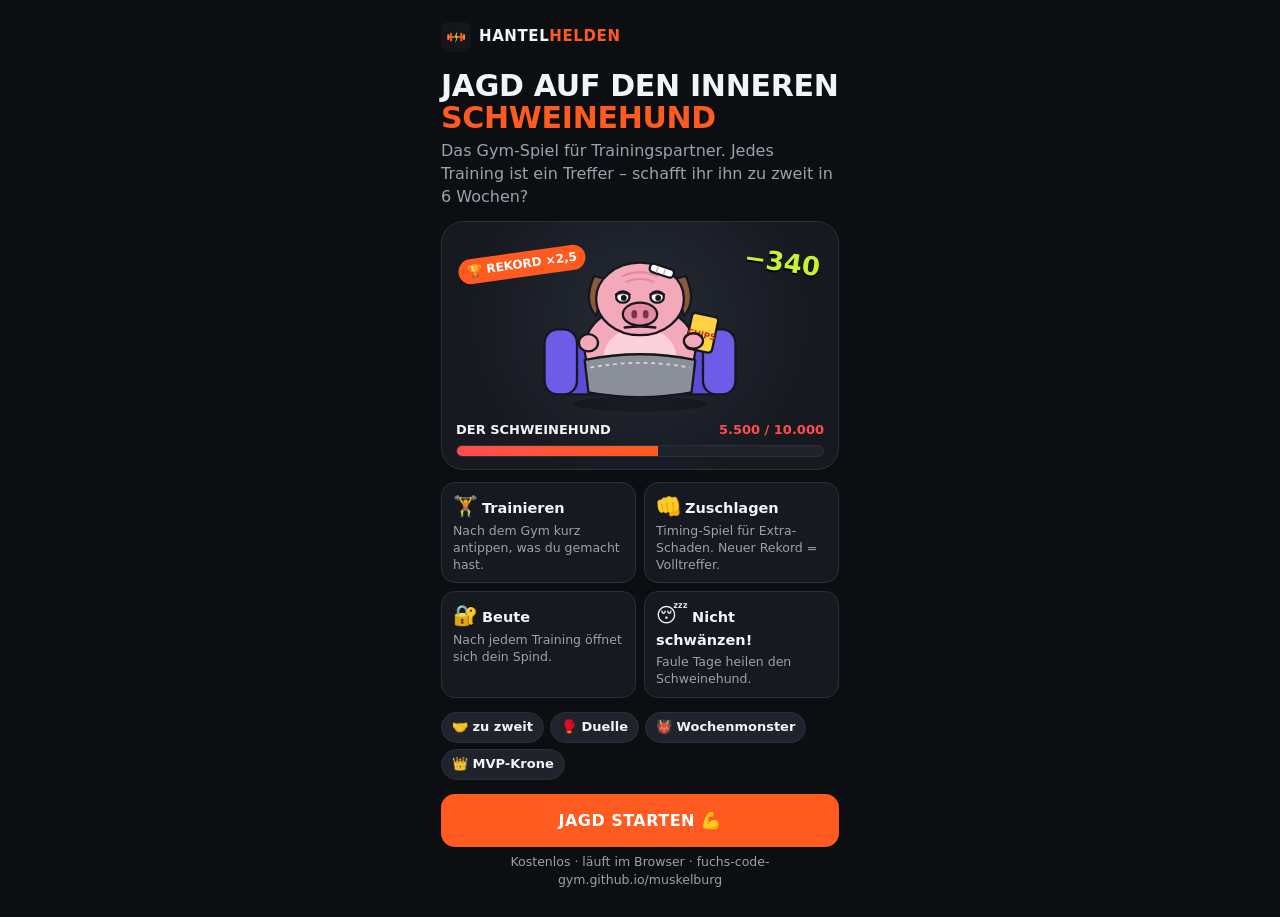
==== vorschau.html @ 11dc82ae "Vorschau-Seite zum Verschicken Co-Authored-By: Claude Opus 5.5 <noreply@anthropic.com>" ====
<!doctype html>
<html lang="de">
<head>
  <meta charset="utf-8">
  <meta name="viewport" content="width=device-width, initial-scale=1, viewport-fit=cover">
  <title>Hantelhelden – Jagd auf den Schweinehund</title>
  <meta name="description" content="Das Gym-Spiel für Trainingspartner: Jedes Training ist ein Treffer gegen den inneren Schweinehund.">
  <meta property="og:title" content="Hantelhelden – Jagd auf den Schweinehund">
  <meta property="og:description" content="Jedes Training ist ein Treffer. Schafft ihr ihn zu zweit in 6 Wochen?">
  <meta property="og:image" content="https://fuchs-code-gym.github.io/muskelburg/icon-512.png">
  <meta name="theme-color" content="#14161b">
  <link rel="icon" href="icon.svg" type="image/svg+xml">
  <style>
    :root { --bg: #0c0e12; --card: #161920; --card2: #1f232b; --line: #2a2f39; --text: #f2f4f7; --muted: #9aa2ae;
            --accent: #ff5a1f; --volt: #c8f230; --bad: #ff4d4f; }
    * { box-sizing: border-box; }
    body { margin: 0; background: var(--bg); color: var(--text); font: 15px/1.45 system-ui, -apple-system, "Segoe UI", Roboto, sans-serif; }
    .poster { max-width: 430px; margin: 0 auto; padding: 22px 16px 28px; }
    .brand { display: flex; align-items: center; gap: 8px; font-weight: 900; font-size: 15px; letter-spacing: .04em; text-transform: uppercase; }
    .brand img { width: 30px; height: 30px; border-radius: 8px; }
    .brand span { color: var(--accent); }
    h1 { font-size: 30px; line-height: 1.05; margin: 18px 0 6px; text-transform: uppercase; font-weight: 900; letter-spacing: -.01em; }
    h1 em { font-style: normal; color: var(--accent); }
    .lead { color: var(--muted); margin: 0 0 6px; font-size: 16px; }
    .stage { background: radial-gradient(circle at 50% 40%, #262b36, var(--card) 70%); border: 1px solid var(--line);
             border-radius: 22px; padding: 12px 14px 12px; margin: 12px 0; position: relative; overflow: hidden; }
    .stage svg { width: 100%; max-width: 210px; display: block; margin: 0 auto; }
    .o { stroke: #15171c; stroke-width: 2.4; stroke-linejoin: round; }
    .hit { position: absolute; right: 18px; top: 22px; font-weight: 900; font-size: 26px; color: var(--volt);
           transform: rotate(8deg); text-shadow: 0 2px 0 #000; }
    .crit { position: absolute; left: 16px; top: 30px; background: var(--accent); color: #fff; font-weight: 900; font-size: 12px;
            padding: 4px 9px; border-radius: 999px; transform: rotate(-8deg); }
    .hp-row { display: flex; justify-content: space-between; font-weight: 900; font-size: 13px; margin-top: 6px; text-transform: uppercase; }
    .hp-row b { color: var(--bad); }
    .hp { height: 12px; border-radius: 6px; background: var(--card2); border: 1px solid var(--line); overflow: hidden; margin-top: 5px; }
    .hp i { display: block; height: 100%; width: 55%; background: linear-gradient(90deg, var(--bad), var(--accent)); }
    .steps { list-style: none; padding: 0; margin: 0; display: grid; grid-template-columns: 1fr 1fr; gap: 8px; }
    .steps li { background: var(--card); border: 1px solid var(--line); border-radius: 14px; padding: 9px 11px; }
    .steps .ic { font-size: 20px; margin-right: 4px; }
    .steps b { font-size: 14.5px; }
    .steps small { display: block; color: var(--muted); font-size: 12.5px; line-height: 1.35; margin-top: 2px; }
    .tags { display: flex; flex-wrap: wrap; gap: 6px; margin: 14px 0 0; }
    .tags span { background: var(--card2); border: 1px solid var(--line); border-radius: 999px; padding: 5px 10px; font-size: 13px; font-weight: 700; }
    .cta { display: block; text-align: center; margin: 14px 0 6px; background: var(--accent); color: #fff; text-decoration: none;
           font-weight: 900; text-transform: uppercase; letter-spacing: .03em; padding: 15px; border-radius: 14px; font-size: 16px; }
    .foot { text-align: center; color: var(--muted); font-size: 12.5px; margin: 0; }
  </style>
</head>
<body>
  <main class="poster">
    <div class="brand"><img src="icon-192.png" alt=""><div>Hantel<span>helden</span></div></div>

    <h1>Jagd auf den inneren <em>Schweinehund</em></h1>
    <p class="lead">Das Gym-Spiel für Trainingspartner. Jedes Training ist ein Treffer – schafft ihr ihn zu zweit in 6 Wochen?</p>

    <div class="stage">
      <div class="crit">🏆 REKORD ×2,5</div>
      <div class="hit">−340</div>
      <svg viewBox="0 0 220 190" role="img" aria-label="Der Schweinehund auf dem Sofa">
        <ellipse cx="110" cy="178" rx="70" ry="8" fill="rgba(0,0,0,.25)"/>
        <rect class="o" x="22" y="112" width="176" height="56" rx="18" fill="#5b4bd6"/>
        <rect class="o" x="10" y="100" width="34" height="68" rx="14" fill="#6c5ce7"/><rect class="o" x="176" y="100" width="34" height="68" rx="14" fill="#6c5ce7"/>
        <ellipse class="o" cx="110" cy="120" rx="58" ry="46" fill="#f4a9bb"/>
        <ellipse cx="110" cy="128" rx="38" ry="30" fill="#fbd0da"/>
        <path class="o" d="M52 132 Q110 120 168 132 L164 166 Q110 176 56 166 Z" fill="#8a8f99"/>
        <path d="M58 140 Q110 130 162 140" fill="none" stroke="#fff" stroke-width="2" stroke-dasharray="4 4" opacity=".6"/>
        <g transform="rotate(12 172 108)"><rect class="o" x="160" y="84" width="28" height="38" rx="4" fill="#ffd23f"/>
          <text x="174" y="108" font-size="9" font-weight="900" text-anchor="middle" fill="#c0262c">CHIPS</text></g>
        <ellipse class="o" cx="166" cy="112" rx="10" ry="8" fill="#f4a9bb"/>
        <ellipse class="o" cx="56" cy="114" rx="10" ry="9" fill="#f4a9bb"/>
        <path class="o" d="M62 44 Q50 70 64 86 Q70 60 78 48 Z" fill="#8a5a3b"/>
        <path class="o" d="M158 44 Q170 70 156 86 Q150 60 142 48 Z" fill="#8a5a3b"/>
        <ellipse class="o" cx="110" cy="68" rx="46" ry="38" fill="#f4a9bb"/>
        <path d="M92 44 q18 -8 36 0 M96 50 q14 -6 28 0" fill="none" stroke="#e48aa2" stroke-width="2.4" stroke-linecap="round"/>
        <ellipse class="o" cx="92" cy="66" rx="7" ry="6" fill="#fff"/><circle cx="93" cy="67" r="3" fill="#15171c"/>
        <path class="o" d="M84 64 Q92 58 100 64" fill="#f4a9bb"/>
        <ellipse class="o" cx="128" cy="66" rx="7" ry="6" fill="#fff"/><circle cx="129" cy="67" r="3" fill="#15171c"/>
        <path class="o" d="M120 64 Q128 58 136 64" fill="#f4a9bb"/>
        <ellipse class="o" cx="110" cy="84" rx="18" ry="12" fill="#e48aa2"/>
        <ellipse cx="104" cy="84" rx="3" ry="4.5" fill="#7a3346"/><ellipse cx="116" cy="84" rx="3" ry="4.5" fill="#7a3346"/>
        <path d="M94 98 Q110 96 126 98" fill="none" stroke="#15171c" stroke-width="2.6" stroke-linecap="round"/>
        <g transform="rotate(18 133 38)"><rect class="o" x="120" y="34" width="26" height="9" rx="4" fill="#fff"/>
          <path d="M128 36 v6 M136 36 v6" stroke="#c9b8a0" stroke-width="1.5"/></g>
      </svg>
      <div class="hp-row"><span>Der Schweinehund</span><b>5.500 / 10.000</b></div>
      <div class="hp"><i></i></div>
    </div>

    <ul class="steps">
      <li><span class="ic">🏋️</span><b>Trainieren</b><small>Nach dem Gym kurz antippen, was du gemacht hast.</small></li>
      <li><span class="ic">👊</span><b>Zuschlagen</b><small>Timing-Spiel für Extra-Schaden. Neuer Rekord = Volltreffer.</small></li>
      <li><span class="ic">🔐</span><b>Beute</b><small>Nach jedem Training öffnet sich dein Spind.</small></li>
      <li><span class="ic">😴</span><b>Nicht schwänzen!</b><small>Faule Tage heilen den Schweinehund.</small></li>
    </ul>

    <div class="tags">
      <span>🤝 zu zweit</span><span>🥊 Duelle</span><span>👹 Wochenmonster</span><span>👑 MVP-Krone</span>
    </div>

    <a class="cta" href="./">Jagd starten 💪</a>
    <p class="foot">Kostenlos · läuft im Browser · fuchs-code-gym.github.io/muskelburg</p>
  </main>
</body>
</html>
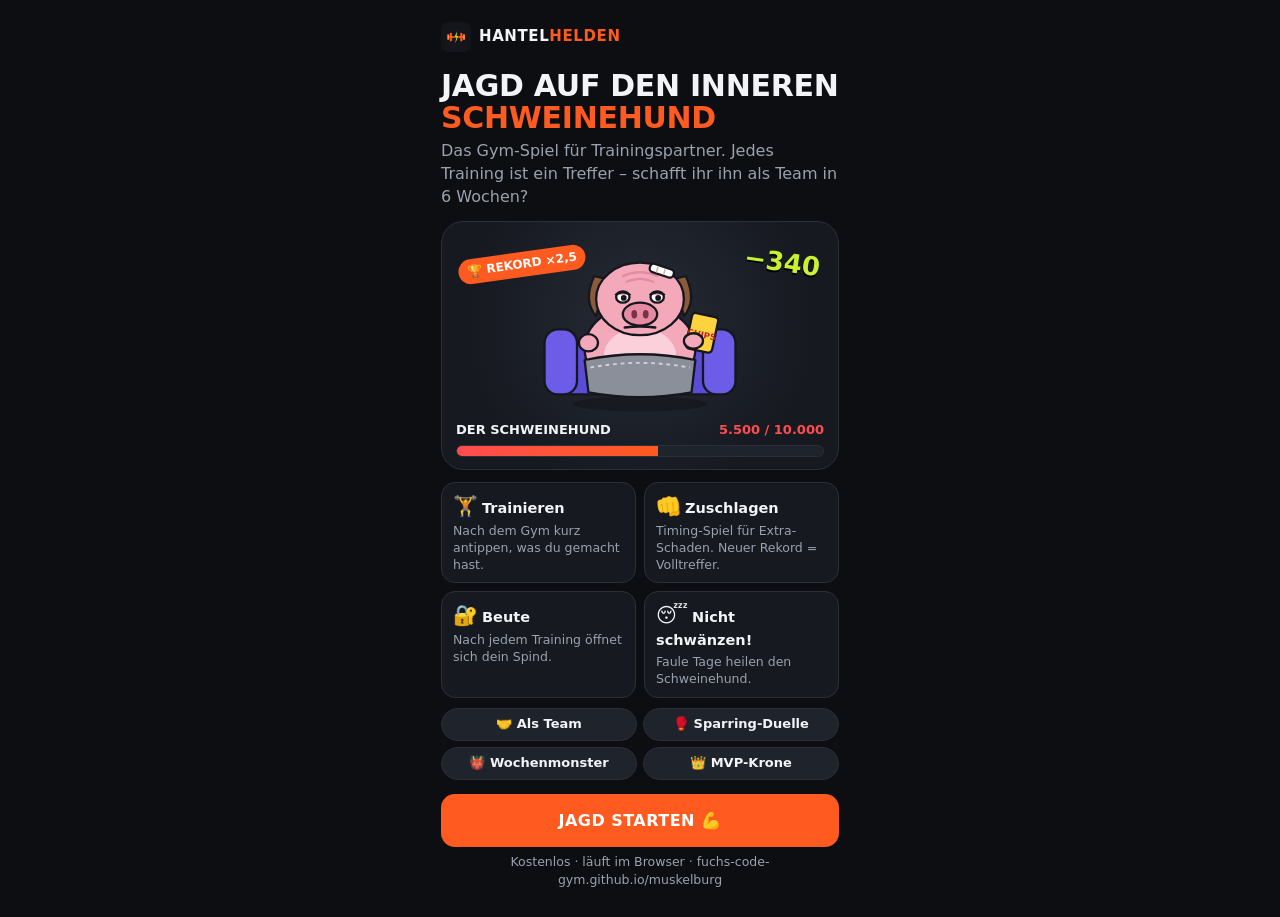
==== commit 738bbfec: "Vorschau: Merkmale als 2x2-Raster, 'Als Team' Co-Authored-By: Claude Opus 5.5 <noreply@anthropic.com" ====
--- a/vorschau.html
+++ b/vorschau.html
@@ -39,8 +39,8 @@
     .steps .ic { font-size: 20px; margin-right: 4px; }
     .steps b { font-size: 14.5px; }
     .steps small { display: block; color: var(--muted); font-size: 12.5px; line-height: 1.35; margin-top: 2px; }
-    .tags { display: flex; flex-wrap: wrap; gap: 6px; margin: 14px 0 0; }
-    .tags span { background: var(--card2); border: 1px solid var(--line); border-radius: 999px; padding: 5px 10px; font-size: 13px; font-weight: 700; }
+    .tags { display: grid; grid-template-columns: 1fr 1fr; gap: 6px; margin: 10px 0 0; }
+    .tags span { background: var(--card2); border: 1px solid var(--line); border-radius: 999px; padding: 6px 10px; font-size: 13px; font-weight: 700; text-align: center; white-space: nowrap; }
     .cta { display: block; text-align: center; margin: 14px 0 6px; background: var(--accent); color: #fff; text-decoration: none;
            font-weight: 900; text-transform: uppercase; letter-spacing: .03em; padding: 15px; border-radius: 14px; font-size: 16px; }
     .foot { text-align: center; color: var(--muted); font-size: 12.5px; margin: 0; }
@@ -51,7 +51,7 @@
     <div class="brand"><img src="icon-192.png" alt=""><div>Hantel<span>helden</span></div></div>
 
     <h1>Jagd auf den inneren <em>Schweinehund</em></h1>
-    <p class="lead">Das Gym-Spiel für Trainingspartner. Jedes Training ist ein Treffer – schafft ihr ihn zu zweit in 6 Wochen?</p>
+    <p class="lead">Das Gym-Spiel für Trainingspartner. Jedes Training ist ein Treffer – schafft ihr ihn als Team in 6 Wochen?</p>
 
     <div class="stage">
       <div class="crit">🏆 REKORD ×2,5</div>
@@ -94,7 +94,7 @@
     </ul>
 
     <div class="tags">
-      <span>🤝 zu zweit</span><span>🥊 Duelle</span><span>👹 Wochenmonster</span><span>👑 MVP-Krone</span>
+      <span>🤝 Als Team</span><span>🥊 Sparring-Duelle</span><span>👹 Wochenmonster</span><span>👑 MVP-Krone</span>
     </div>
 
     <a class="cta" href="./">Jagd starten 💪</a>
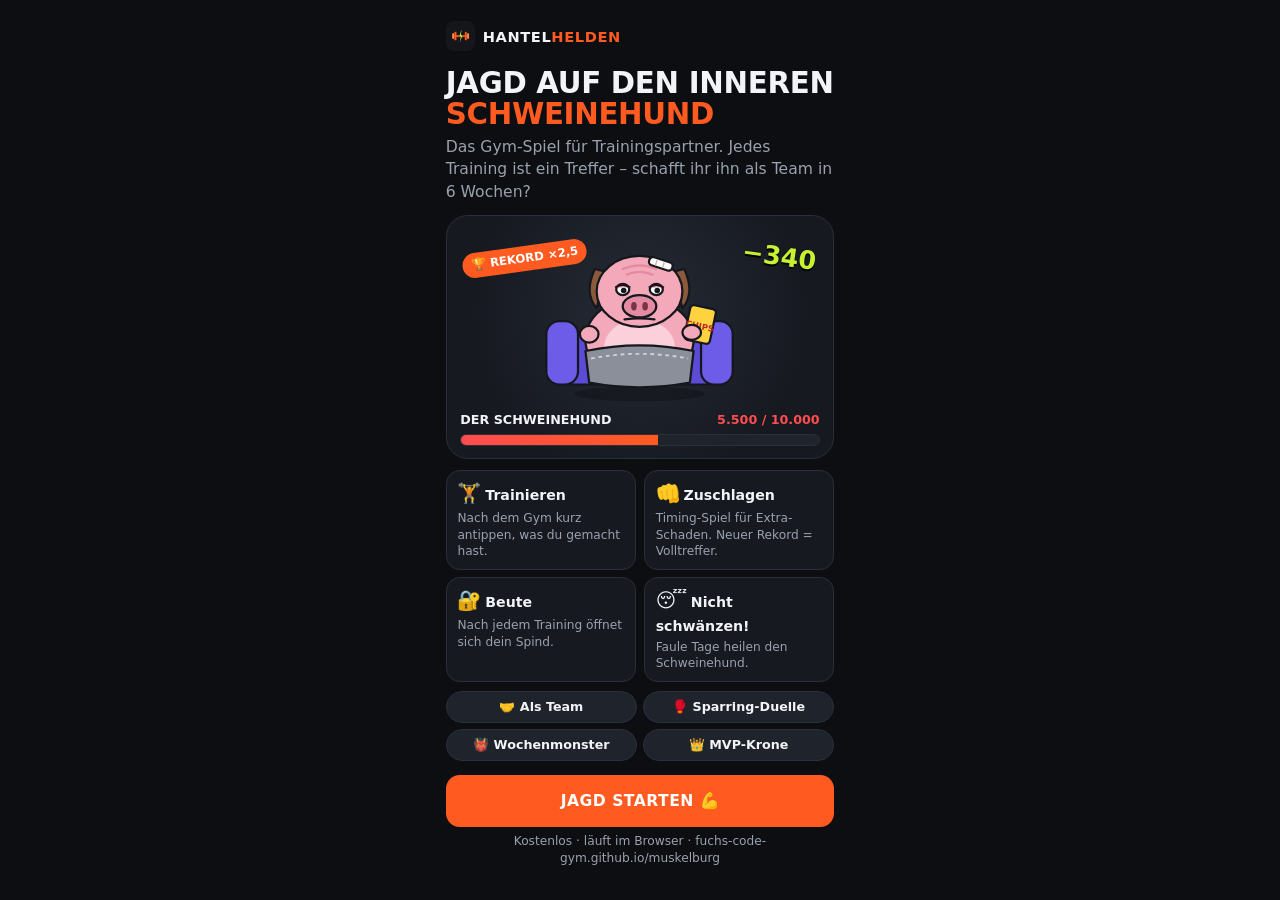
==== commit 65fa59b7: "Vorschau passt sich der Bildschirmhöhe an Co-Authored-By: Claude Opus 5.5 <noreply@anthropic.com>" ====
--- a/vorschau.html
+++ b/vorschau.html
@@ -24,7 +24,7 @@
     .lead { color: var(--muted); margin: 0 0 6px; font-size: 16px; }
     .stage { background: radial-gradient(circle at 50% 40%, #262b36, var(--card) 70%); border: 1px solid var(--line);
              border-radius: 22px; padding: 12px 14px 12px; margin: 12px 0; position: relative; overflow: hidden; }
-    .stage svg { width: 100%; max-width: 210px; display: block; margin: 0 auto; }
+    .stage svg { width: 100%; max-width: 210px; max-height: 22vh; display: block; margin: 0 auto; }
     .o { stroke: #15171c; stroke-width: 2.4; stroke-linejoin: round; }
     .hit { position: absolute; right: 18px; top: 22px; font-weight: 900; font-size: 26px; color: var(--volt);
            transform: rotate(8deg); text-shadow: 0 2px 0 #000; }
@@ -100,5 +100,17 @@
     <a class="cta" href="./">Jagd starten 💪</a>
     <p class="foot">Kostenlos · läuft im Browser · fuchs-code-gym.github.io/muskelburg</p>
   </main>
+  <script>
+    // Alles auf einen Bildschirm: bei kleinen Handys die ganze Seite etwas verkleinern
+    function fit() {
+      const p = document.querySelector('.poster');
+      p.style.zoom = 1;
+      const s = Math.min(1, window.innerHeight / p.offsetHeight);
+      if (s < 1) p.style.zoom = Math.max(0.7, s - 0.005);
+    }
+    window.addEventListener('resize', fit);
+    window.addEventListener('load', fit);
+    fit();
+  </script>
 </body>
 </html>
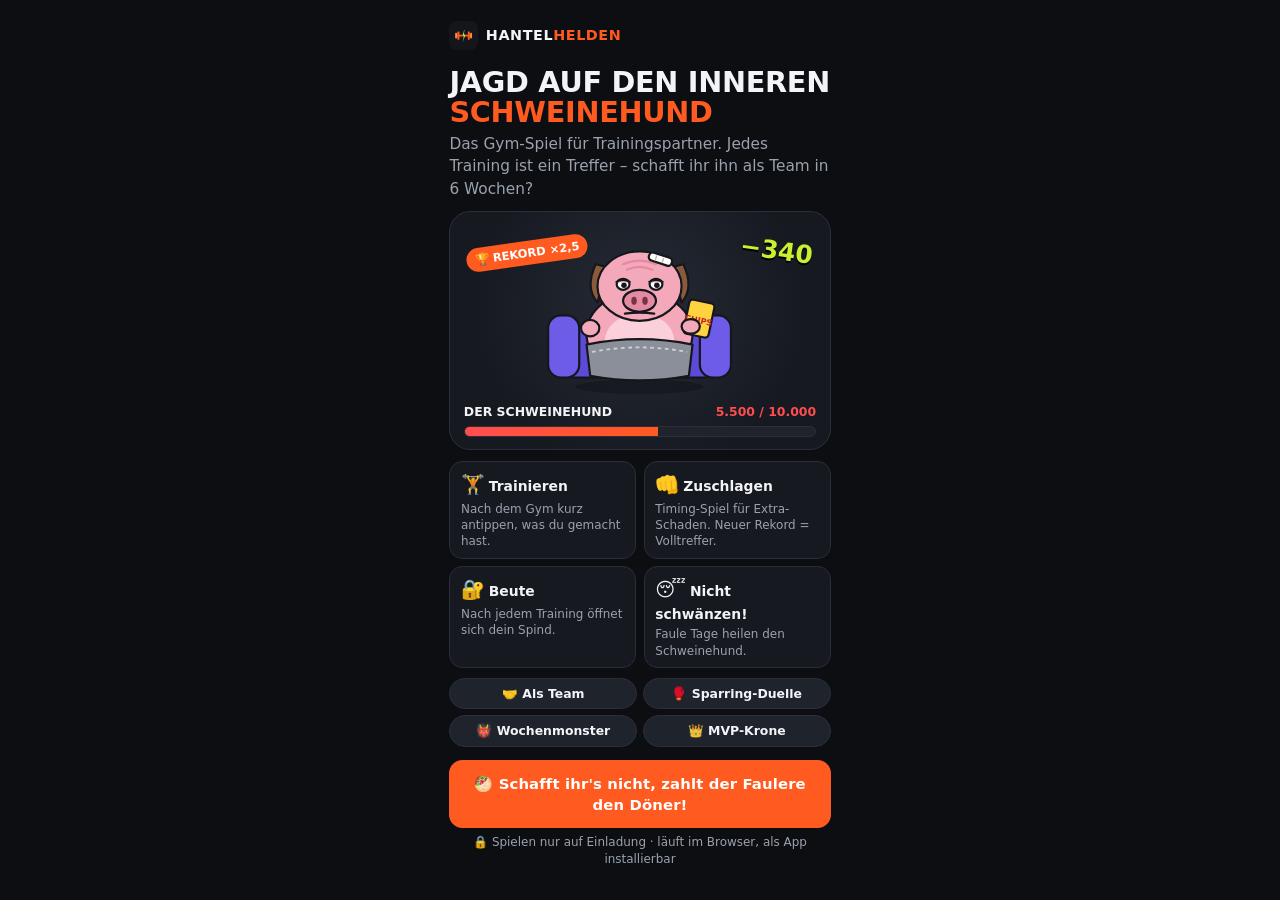
==== commit f89e40d2: "Startcode für neue Spiele, Einsatz bei Niederlage Neue Spiele nur noch mit Startcode, Einladungslink" ====
--- a/vorschau.html
+++ b/vorschau.html
@@ -42,7 +42,7 @@
     .tags { display: grid; grid-template-columns: 1fr 1fr; gap: 6px; margin: 10px 0 0; }
     .tags span { background: var(--card2); border: 1px solid var(--line); border-radius: 999px; padding: 6px 10px; font-size: 13px; font-weight: 700; text-align: center; white-space: nowrap; }
     .cta { display: block; text-align: center; margin: 14px 0 6px; background: var(--accent); color: #fff; text-decoration: none;
-           font-weight: 900; text-transform: uppercase; letter-spacing: .03em; padding: 15px; border-radius: 14px; font-size: 16px; }
+           font-weight: 900; letter-spacing: .01em; padding: 13px 12px; border-radius: 14px; font-size: 15.5px; }
     .foot { text-align: center; color: var(--muted); font-size: 12.5px; margin: 0; }
   </style>
 </head>
@@ -97,8 +97,8 @@
       <span>🤝 Als Team</span><span>🥊 Sparring-Duelle</span><span>👹 Wochenmonster</span><span>👑 MVP-Krone</span>
     </div>
 
-    <a class="cta" href="./">Jagd starten 💪</a>
-    <p class="foot">Kostenlos · läuft im Browser · fuchs-code-gym.github.io/muskelburg</p>
+    <div class="cta">🥙 Schafft ihr's nicht, zahlt der Faulere den Döner!</div>
+    <p class="foot">🔒 Spielen nur auf Einladung · läuft im Browser, als App installierbar</p>
   </main>
   <script>
     // Alles auf einen Bildschirm: bei kleinen Handys die ganze Seite etwas verkleinern
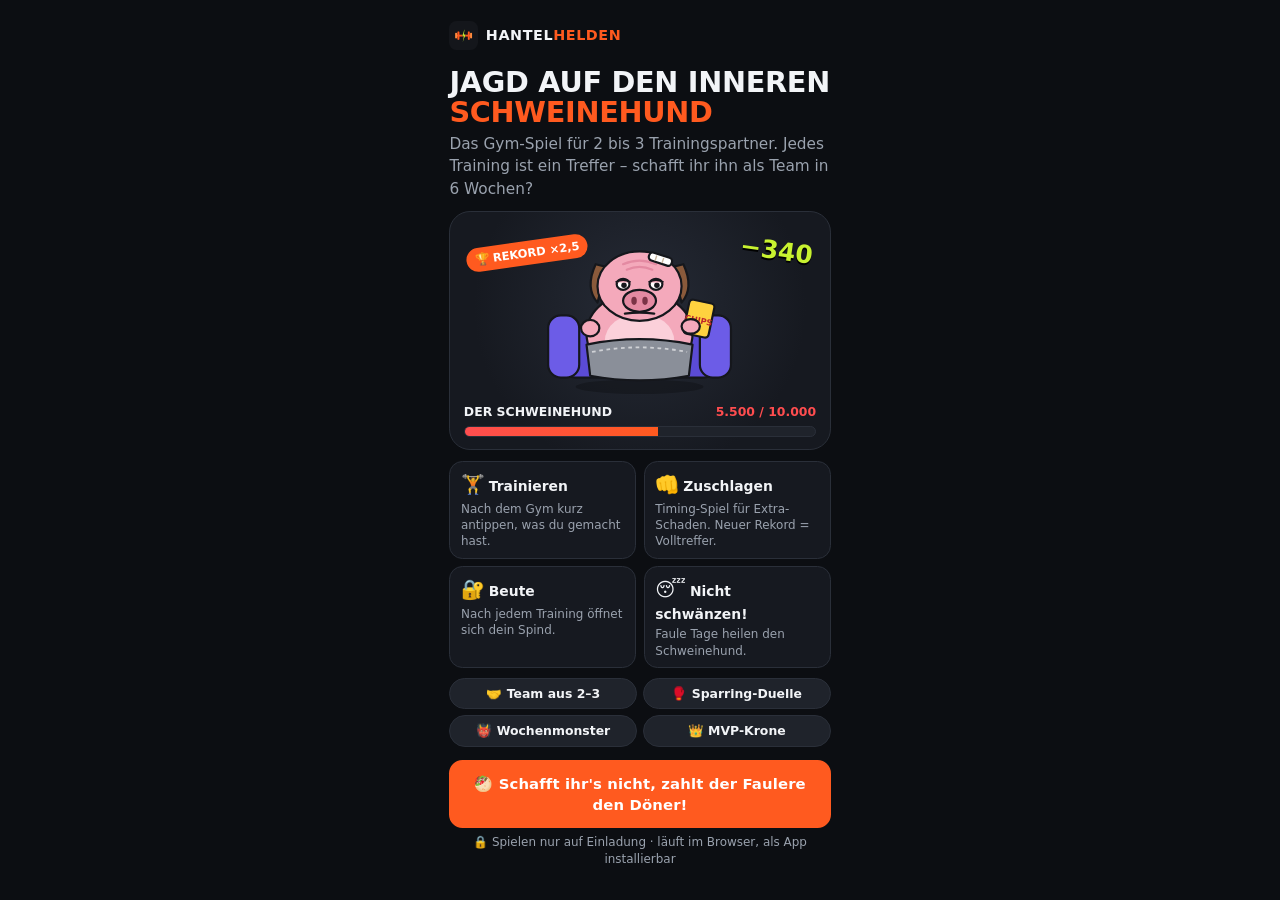
==== commit 5656865b: "Bis zu drei Spieler - dritter Platz im Spiel, Beitritt über denselben Einladungslink - Schweinehund," ====
--- a/vorschau.html
+++ b/vorschau.html
@@ -4,7 +4,7 @@
   <meta charset="utf-8">
   <meta name="viewport" content="width=device-width, initial-scale=1, viewport-fit=cover">
   <title>Hantelhelden – Jagd auf den Schweinehund</title>
-  <meta name="description" content="Das Gym-Spiel für Trainingspartner: Jedes Training ist ein Treffer gegen den inneren Schweinehund.">
+  <meta name="description" content="Das Gym-Spiel für 2 bis 3 Trainingspartner: Jedes Training ist ein Treffer gegen den inneren Schweinehund.">
   <meta property="og:title" content="Hantelhelden – Jagd auf den Schweinehund">
   <meta property="og:description" content="Jedes Training ist ein Treffer. Schafft ihr ihn zu zweit in 6 Wochen?">
   <meta property="og:image" content="https://fuchs-code-gym.github.io/muskelburg/icon-512.png">
@@ -51,7 +51,7 @@
     <div class="brand"><img src="icon-192.png" alt=""><div>Hantel<span>helden</span></div></div>
 
     <h1>Jagd auf den inneren <em>Schweinehund</em></h1>
-    <p class="lead">Das Gym-Spiel für Trainingspartner. Jedes Training ist ein Treffer – schafft ihr ihn als Team in 6 Wochen?</p>
+    <p class="lead">Das Gym-Spiel für 2 bis 3 Trainingspartner. Jedes Training ist ein Treffer – schafft ihr ihn als Team in 6 Wochen?</p>
 
     <div class="stage">
       <div class="crit">🏆 REKORD ×2,5</div>
@@ -94,7 +94,7 @@
     </ul>
 
     <div class="tags">
-      <span>🤝 Als Team</span><span>🥊 Sparring-Duelle</span><span>👹 Wochenmonster</span><span>👑 MVP-Krone</span>
+      <span>🤝 Team aus 2–3</span><span>🥊 Sparring-Duelle</span><span>👹 Wochenmonster</span><span>👑 MVP-Krone</span>
     </div>
 
     <div class="cta">🥙 Schafft ihr's nicht, zahlt der Faulere den Döner!</div>
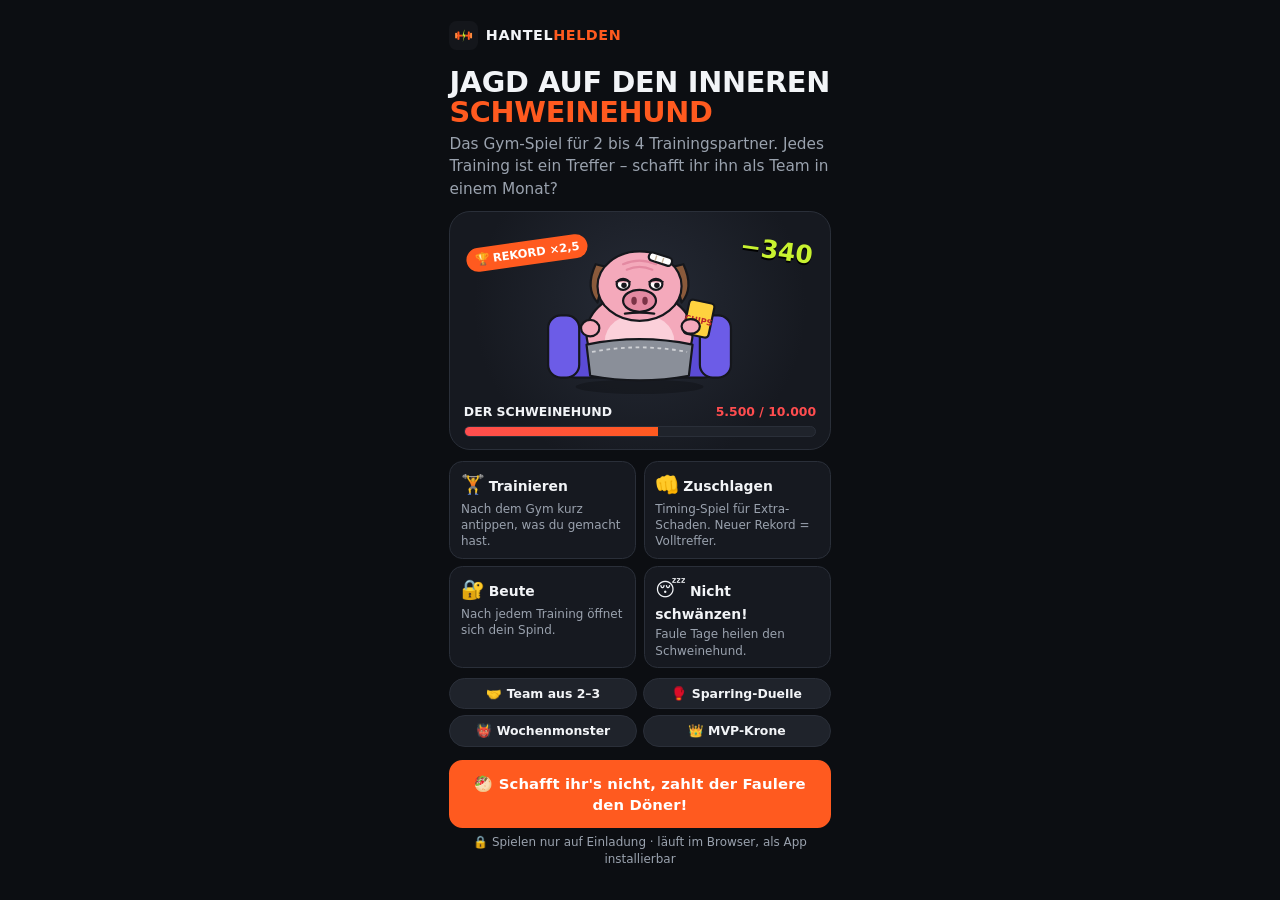
==== commit 8c2be5cb: "Monats-Saison, Kurs & Sport, 4. Spieler, Statistik per Namensklick, eigene Daten zurücksetzen, Ernäh" ====
--- a/vorschau.html
+++ b/vorschau.html
@@ -4,9 +4,9 @@
   <meta charset="utf-8">
   <meta name="viewport" content="width=device-width, initial-scale=1, viewport-fit=cover">
   <title>Hantelhelden – Jagd auf den Schweinehund</title>
-  <meta name="description" content="Das Gym-Spiel für 2 bis 3 Trainingspartner: Jedes Training ist ein Treffer gegen den inneren Schweinehund.">
+  <meta name="description" content="Das Gym-Spiel für 2 bis 4 Trainingspartner: Jedes Training ist ein Treffer gegen den inneren Schweinehund.">
   <meta property="og:title" content="Hantelhelden – Jagd auf den Schweinehund">
-  <meta property="og:description" content="Jedes Training ist ein Treffer. Schafft ihr ihn zu zweit in 6 Wochen?">
+  <meta property="og:description" content="Jedes Training ist ein Treffer. Schafft ihr ihn als Team in einem Monat?">
   <meta property="og:image" content="https://fuchs-code-gym.github.io/muskelburg/icon-512.png">
   <meta name="theme-color" content="#14161b">
   <link rel="icon" href="icon.svg" type="image/svg+xml">
@@ -51,7 +51,7 @@
     <div class="brand"><img src="icon-192.png" alt=""><div>Hantel<span>helden</span></div></div>
 
     <h1>Jagd auf den inneren <em>Schweinehund</em></h1>
-    <p class="lead">Das Gym-Spiel für 2 bis 3 Trainingspartner. Jedes Training ist ein Treffer – schafft ihr ihn als Team in 6 Wochen?</p>
+    <p class="lead">Das Gym-Spiel für 2 bis 4 Trainingspartner. Jedes Training ist ein Treffer – schafft ihr ihn als Team in einem Monat?</p>
 
     <div class="stage">
       <div class="crit">🏆 REKORD ×2,5</div>
